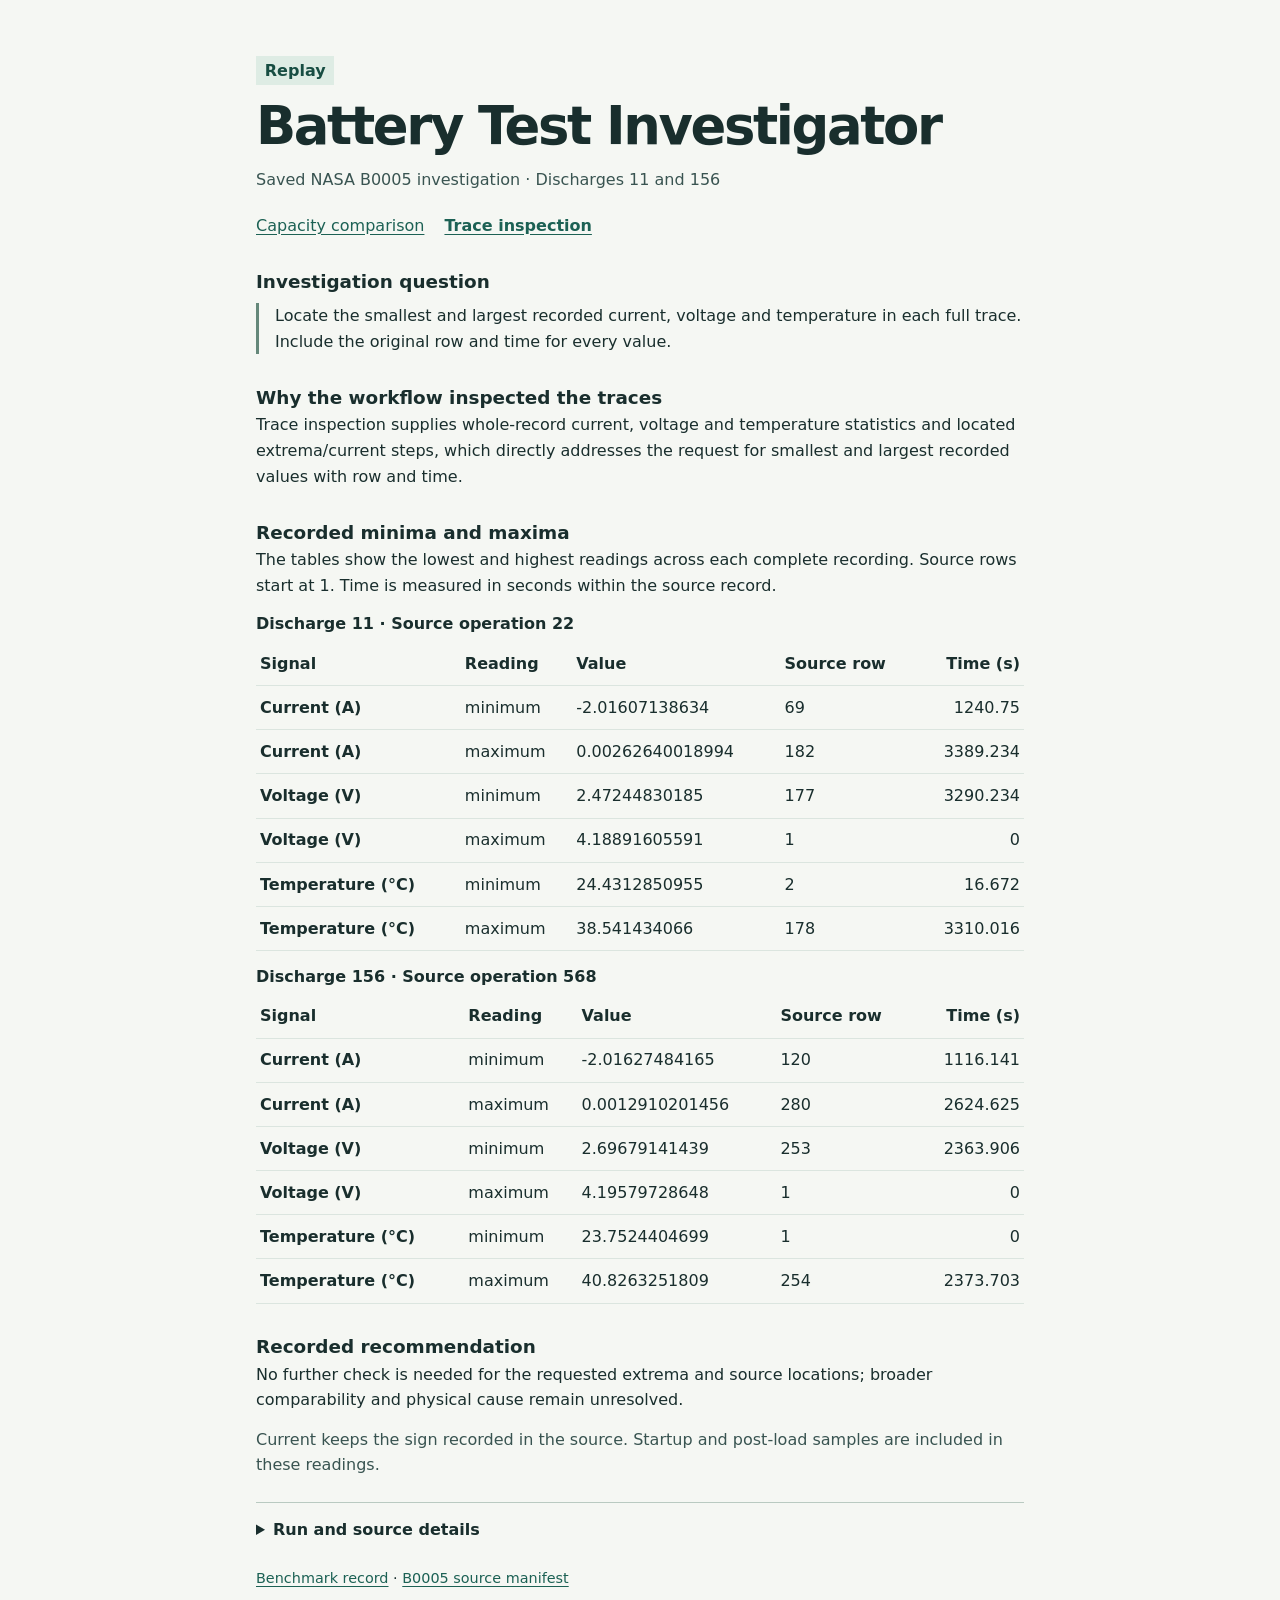
==== demo/traces.html @ 55ee8c86 "Add replay for selected trace inspection" ====
<!doctype html>
<html lang="en">
<head>
  <meta charset="utf-8">
  <meta name="viewport" content="width=device-width, initial-scale=1">
  <meta name="color-scheme" content="light">
  <meta http-equiv="Content-Security-Policy" content="default-src 'none'; style-src 'unsafe-inline'; base-uri 'none'; form-action 'none'">
  <title>Trace replay | Battery Test Investigator</title>
  <style>
    :root {
      font: 1rem/1.6 "Source Sans 3", system-ui, sans-serif;
      color: #192e2d;
      background: #f5f7f3;
    }

    body { margin: 0; }
    main { max-width: 48rem; margin: auto; padding: clamp(1.25rem, 5vw, 3.5rem); }
    h1, h2, p { margin: 0; }
    h1 { font-size: clamp(2rem, 6vw, 3.3rem); line-height: 1.05; letter-spacing: -0.045em; }
    h2 { font-size: 1.15rem; }
    .intro { margin-top: 0.85rem; color: #395451; }
    .mode { display: inline-block; margin-bottom: 0.8rem; padding: 0.12rem 0.55rem; color: #174d42; background: #deece4; font-weight: 650; }
    .section { margin-top: 1.8rem; }
    nav { display: flex; flex-wrap: wrap; gap: 0.5rem 1.25rem; margin-top: 1.25rem; }
    nav [aria-current="page"] { font-weight: 700; }
    blockquote { margin: 0.4rem 0 0; padding-left: 1rem; border-left: 3px solid #65887a; }
    .comparison { padding: clamp(0.8rem, 3vw, 1.5rem); border: 1px solid #b9cac1; background: white; }
    .change { margin: 0.2rem 0; font-size: clamp(1.3rem, 4vw, 2rem); font-weight: 700; font-variant-numeric: tabular-nums; }
    table { width: 100%; margin-top: 0.8rem; border-collapse: collapse; font-variant-numeric: tabular-nums; }
    th, td { padding: 0.55rem 0.25rem; border-bottom: 1px solid #dbe5df; text-align: left; }
    th:last-child, td:last-child { text-align: right; }
    details { margin-top: 1.5rem; padding-top: 0.9rem; border-top: 1px solid #b9cac1; }
    summary { cursor: pointer; font-weight: 650; }
    details p { margin-top: 0.5rem; }
    footer { margin-top: 1.5rem; font-size: 0.9rem; }
    a { color: #1c6154; text-underline-offset: 0.2em; }
    a:focus-visible, summary:focus-visible { outline: 2px solid #1c6154; outline-offset: 0.2rem; }

    .table-scroll { overflow-x: auto; margin-top: 0.8rem; }
    .table-scroll table { min-width: 35rem; margin-top: 0; }
    caption { text-align: left; font-weight: 650; margin-bottom: 0.3rem; }
    code { overflow-wrap: anywhere; }
    .scroll-hint { display: none; }
    @media (max-width: 640px) { .scroll-hint { display: block; } }
  </style>
</head>
<body>
  <main>
    <header>
      <p class="mode">Replay</p>
      <h1>Battery Test Investigator</h1>
      <p class="intro">Saved NASA B0005 investigation · Discharges 11 and 156</p>
    </header>

    <nav aria-label="Saved investigations">
      <a href="index.html">Capacity comparison</a>
      <a href="traces.html" aria-current="page">Trace inspection</a>
    </nav>

    <section class="section" aria-labelledby="question">
      <h2 id="question">Investigation question</h2>
      <blockquote>Locate the smallest and largest recorded current, voltage and temperature in each full trace. Include the original row and time for every value.</blockquote>
    </section>

    <section class="section" aria-labelledby="decision">
      <h2 id="decision">Why the workflow inspected the traces</h2>
      <p>Trace inspection supplies whole-record current, voltage and temperature statistics and located extrema/current steps, which directly addresses the request for smallest and largest recorded values with row and time.</p>
    </section>

    <section class="section" aria-labelledby="readings">
      <h2 id="readings">Recorded minima and maxima</h2>
      <p>The tables show the lowest and highest readings across each complete recording. Source rows start at 1. Time is measured in seconds within the source record.</p>
      <p class="intro scroll-hint">Scroll each table to see the source rows and times.</p>

      <div class="table-scroll" tabindex="0" role="region" aria-label="Discharge 11 · Source operation 22">
        <table>
          <caption>Discharge 11 · Source operation 22</caption>
          <thead>
            <tr><th scope="col">Signal</th><th scope="col">Reading</th><th scope="col">Value</th><th scope="col">Source row</th><th scope="col">Time (s)</th></tr>
          </thead>
          <tbody>
            <tr><th scope="row">Current (A)</th><td>minimum</td><td>-2.01607138634</td><td>69</td><td>1240.75</td></tr>
            <tr><th scope="row">Current (A)</th><td>maximum</td><td>0.00262640018994</td><td>182</td><td>3389.234</td></tr>
            <tr><th scope="row">Voltage (V)</th><td>minimum</td><td>2.47244830185</td><td>177</td><td>3290.234</td></tr>
            <tr><th scope="row">Voltage (V)</th><td>maximum</td><td>4.18891605591</td><td>1</td><td>0</td></tr>
            <tr><th scope="row">Temperature (°C)</th><td>minimum</td><td>24.4312850955</td><td>2</td><td>16.672</td></tr>
            <tr><th scope="row">Temperature (°C)</th><td>maximum</td><td>38.541434066</td><td>178</td><td>3310.016</td></tr>
          </tbody>
        </table>
      </div>
      <div class="table-scroll" tabindex="0" role="region" aria-label="Discharge 156 · Source operation 568">
        <table>
          <caption>Discharge 156 · Source operation 568</caption>
          <thead>
            <tr><th scope="col">Signal</th><th scope="col">Reading</th><th scope="col">Value</th><th scope="col">Source row</th><th scope="col">Time (s)</th></tr>
          </thead>
          <tbody>
            <tr><th scope="row">Current (A)</th><td>minimum</td><td>-2.01627484165</td><td>120</td><td>1116.141</td></tr>
            <tr><th scope="row">Current (A)</th><td>maximum</td><td>0.0012910201456</td><td>280</td><td>2624.625</td></tr>
            <tr><th scope="row">Voltage (V)</th><td>minimum</td><td>2.69679141439</td><td>253</td><td>2363.906</td></tr>
            <tr><th scope="row">Voltage (V)</th><td>maximum</td><td>4.19579728648</td><td>1</td><td>0</td></tr>
            <tr><th scope="row">Temperature (°C)</th><td>minimum</td><td>23.7524404699</td><td>1</td><td>0</td></tr>
            <tr><th scope="row">Temperature (°C)</th><td>maximum</td><td>40.8263251809</td><td>254</td><td>2373.703</td></tr>
          </tbody>
        </table>
      </div>
    </section>

    <section class="section" aria-labelledby="recommendation">
      <h2 id="recommendation">Recorded recommendation</h2>
      <p>No further check is needed for the requested extrema and source locations; broader comparability and physical cause remain unresolved.</p>
      <p class="intro">Current keeps the sign recorded in the source. Startup and post-load samples are included in these readings.</p>
    </section>

    <details>
      <summary>Run and source details</summary>
      <p>The workflow compared capacity, retrieved the battery protocol and inspected the selected traces before saving partial findings.</p>
      <p>Local benchmark case <code>R26-extrema</code>, workflow v23.</p>
      <p>Saved run <code>51f61b0890bd41b2beee5577545b8651</code>.</p>
      <p>Trace evidence <code>traces-24c47aadbe2a80fc</code>. The benchmark records the saved run's checksum.</p>
    </details>

    <footer>
      <a href="../evaluations/experiments/portfolio-final-local-20261110.json">Benchmark record</a>
      · <a href="../data/manifests/B0005.json">B0005 source manifest</a>
    </footer>
  </main>
</body>
</html>
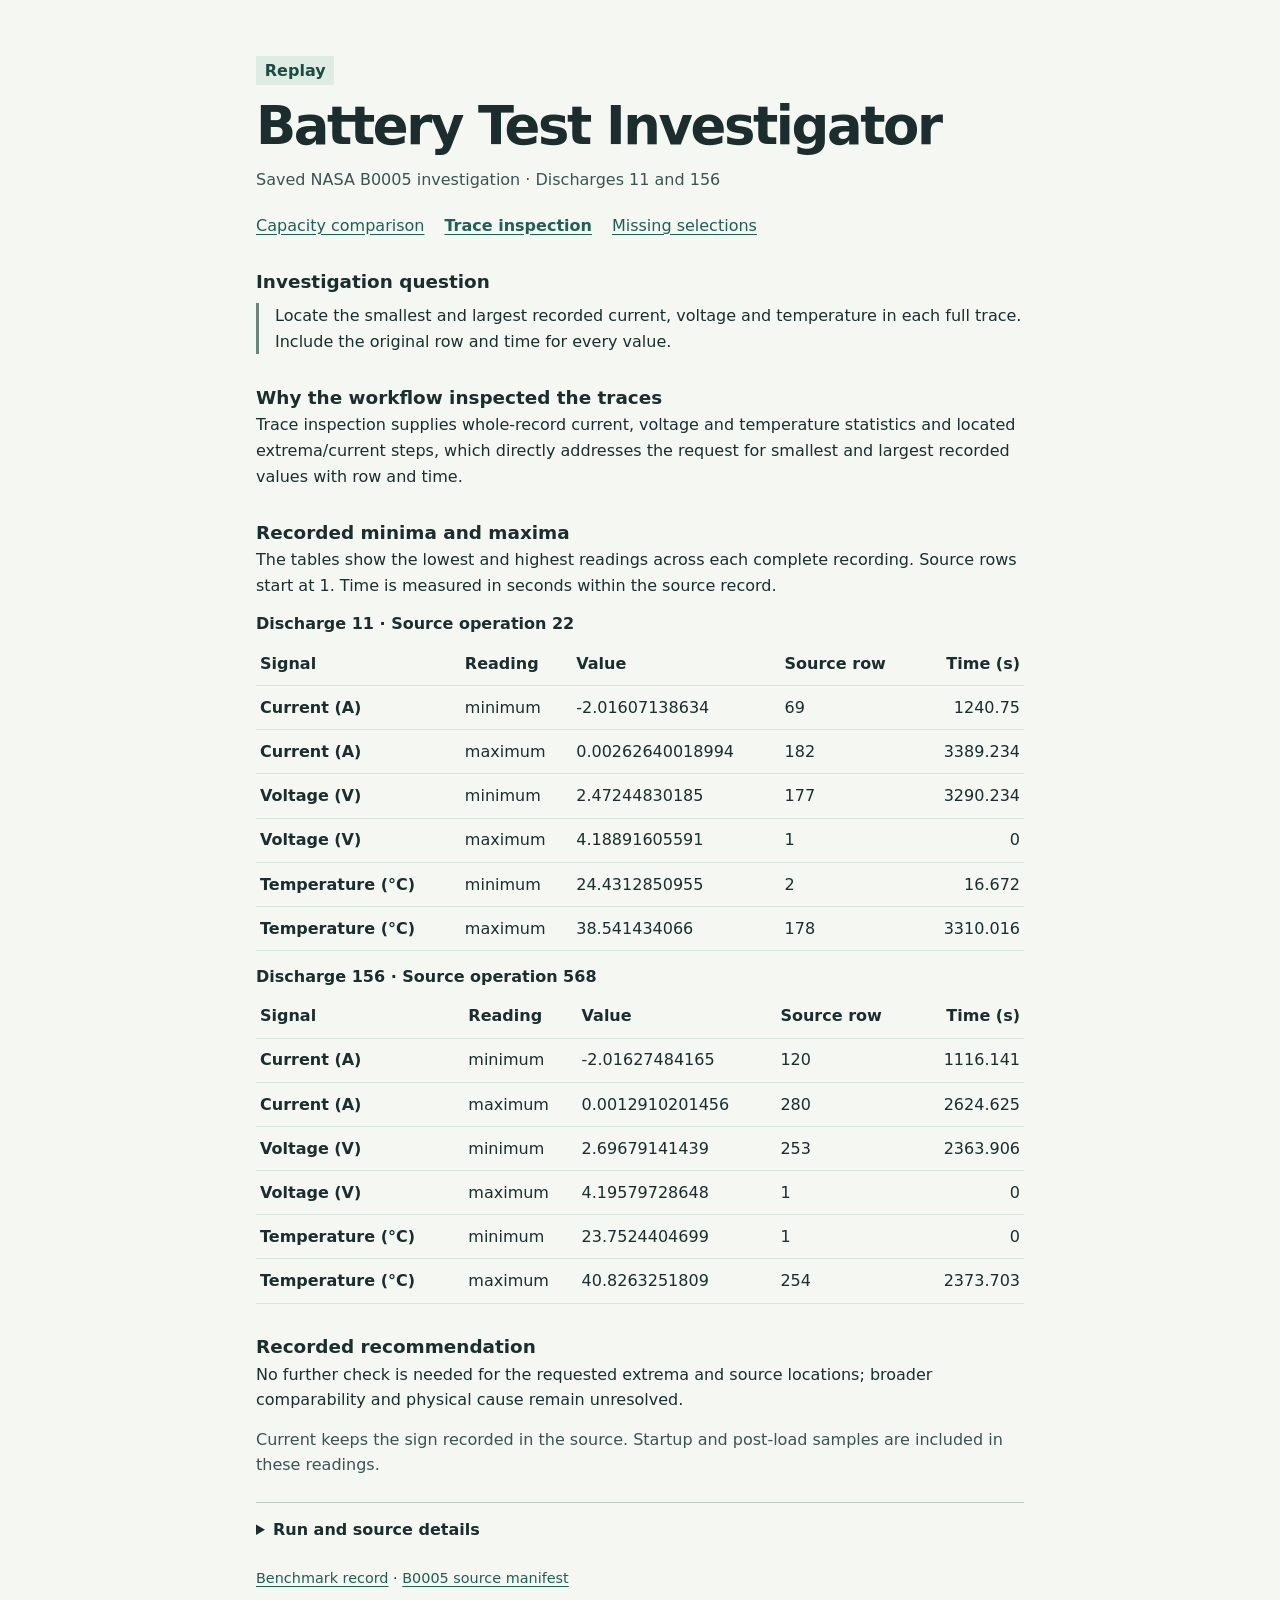
==== commit e7c034c7: "Add replay for missing discharge selections" ====
--- a/demo/traces.html
+++ b/demo/traces.html
@@ -55,6 +55,7 @@
     <nav aria-label="Saved investigations">
       <a href="index.html">Capacity comparison</a>
       <a href="traces.html" aria-current="page">Trace inspection</a>
+      <a href="clarification.html">Missing selections</a>
     </nav>
 
     <section class="section" aria-labelledby="question">
